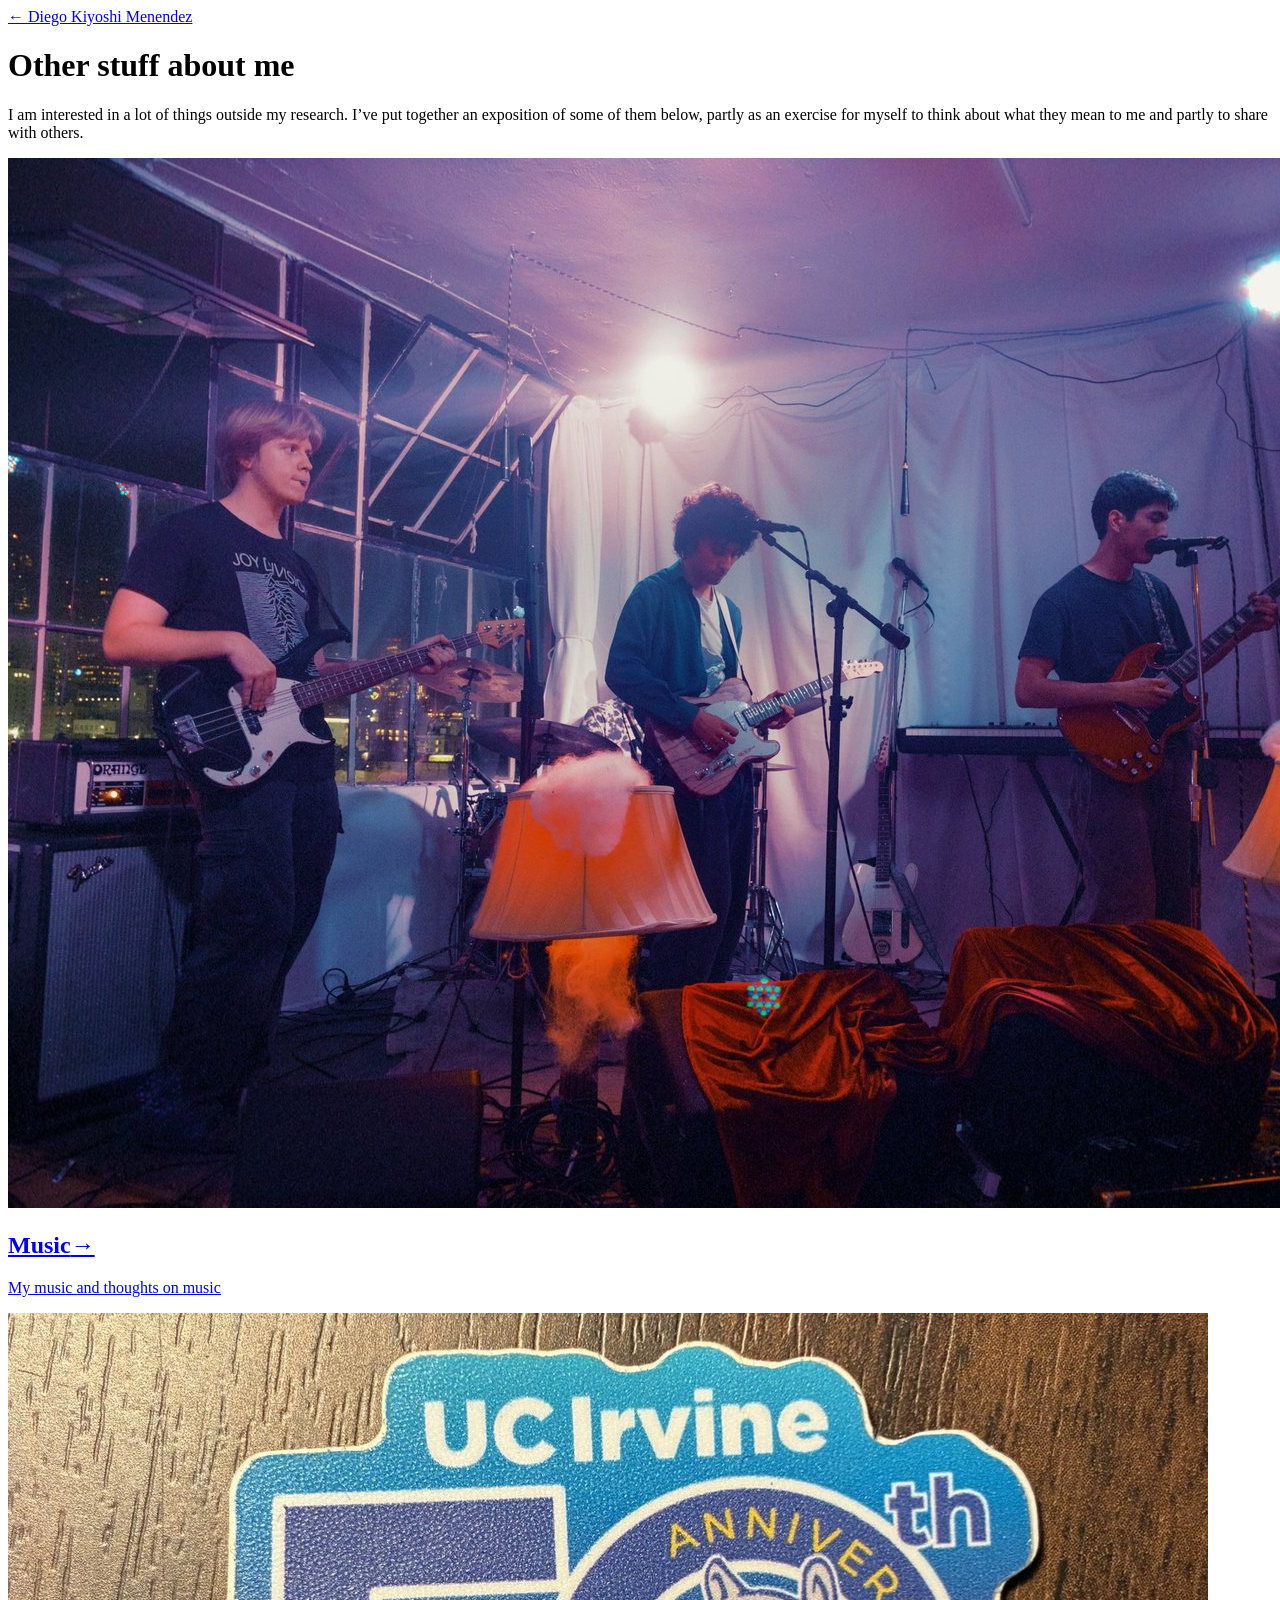
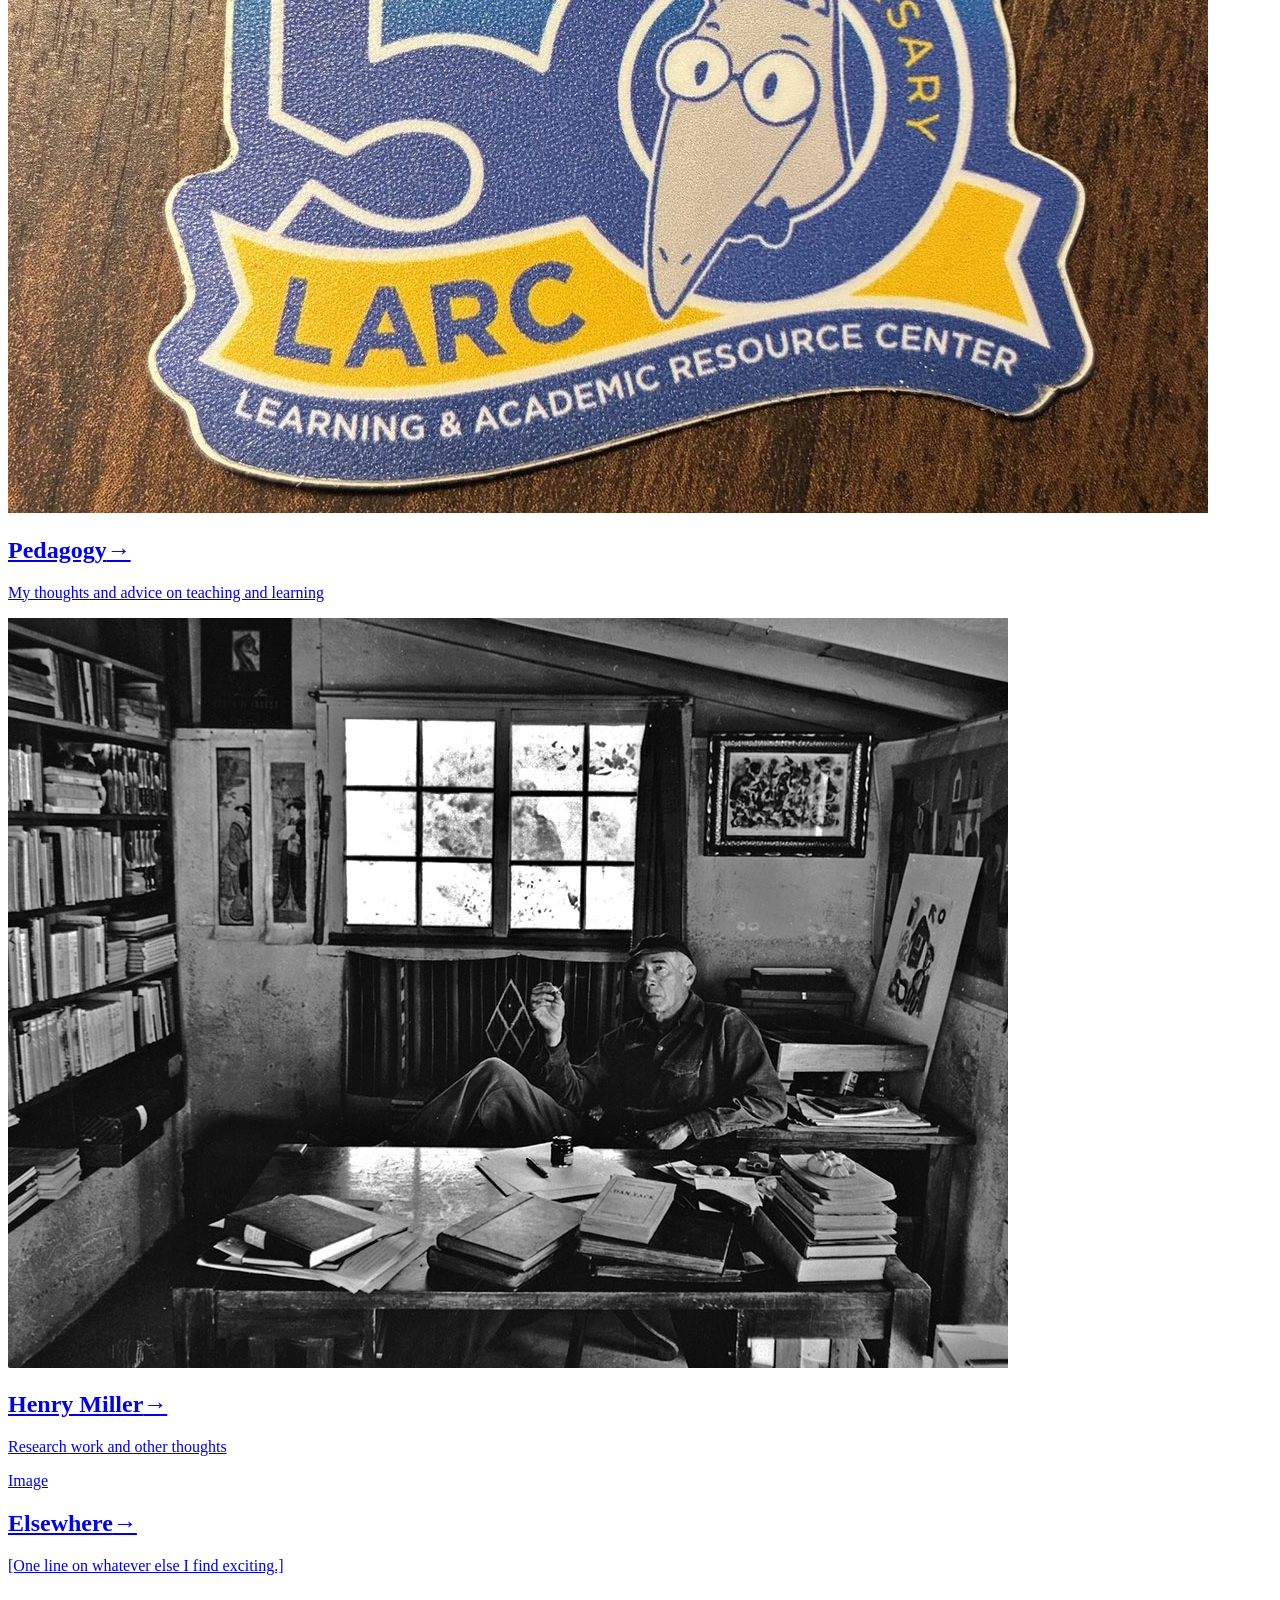
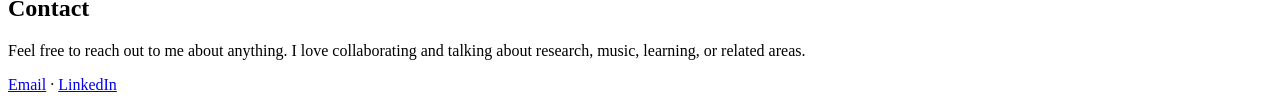
==== other-stuff/index.html @ d9ae825c "Personal site: Other stuff page" ====
<!doctype html>
<html lang="en">
<head>
  <meta charset="utf-8">
  <meta name="viewport" content="width=device-width, initial-scale=1">
  <meta name="robots" content="noindex">
  <title>Other Stuff | Diego Kiyoshi Menendez</title>
  <link rel="preconnect" href="https://fonts.googleapis.com">
  <link rel="preconnect" href="https://fonts.gstatic.com" crossorigin>
  <link href="https://fonts.googleapis.com/css2?family=Poppins:wght@400;500;600;700&display=swap" rel="stylesheet">
  <link rel="stylesheet" href="../style.css">
</head>
<body>
  <header class="page-top">
    <a class="back" href="../index.html">
      <span class="back-arrow" aria-hidden="true">&larr;</span>
      <span class="back-label">Diego Kiyoshi Menendez</span>
    </a>
    <h1 class="page-title">Other stuff about me</h1>
    <p class="page-intro">I am interested in a lot of things outside my research. I&rsquo;ve put together an exposition of some of them below, partly as an exercise for myself to think about what they mean to me and partly to share with others.</p>
  </header>

  <main class="tiles">
      <a class="tile" href="music/index.html">
        <div class="tile-image"><img src="../media/music.jpg" alt="Three musicians playing bass and guitars on a small stage lit in purple and orange, with glowing lamps in the foreground"></div>
        <div class="tile-text">
          <h2>Music<span class="tile-arrow" aria-hidden="true">&rarr;</span></h2>
          <p>My music and thoughts on music</p>
        </div>
      </a>
      <a class="tile" href="pedagogy/index.html">
        <div class="tile-image"><img src="../media/pedagogy.jpg" alt="UC Irvine Learning and Academic Resource Center 50th anniversary sticker on a wooden table"></div>
        <div class="tile-text">
          <h2>Pedagogy<span class="tile-arrow" aria-hidden="true">&rarr;</span></h2>
          <p>My thoughts and advice on teaching and learning</p>
        </div>
      </a>
      <a class="tile" href="henry-miller/index.html">
        <div class="tile-image"><img src="../media/henry-miller.jpg" alt="Black-and-white photograph of a man seated at a cluttered desk in a book-filled study"></div>
        <div class="tile-text">
          <h2>Henry Miller<span class="tile-arrow" aria-hidden="true">&rarr;</span></h2>
          <p>Research work and other thoughts</p>
        </div>
      </a>
      <a class="tile" href="elsewhere/index.html">
        <div class="tile-image" role="img" aria-label="Elsewhere image placeholder">Image</div>
        <div class="tile-text">
          <h2>Elsewhere<span class="tile-arrow" aria-hidden="true">&rarr;</span></h2>
          <p>[One line on whatever else I find exciting.]</p>
        </div>
      </a>
  </main>

  <footer class="contact-section" id="contact">
    <h2>Contact</h2>
    <p>Feel free to reach out to me about anything. I love collaborating and talking about research, music, learning, or related areas.</p>
    <p class="contact">
      <a href="mailto:dkmenend@uci.edu">Email</a>
      <span aria-hidden="true">&middot;</span>
      <a href="https://www.linkedin.com/in/diegokmenendez">LinkedIn</a>
    </p>
  </footer>
</body>
</html>
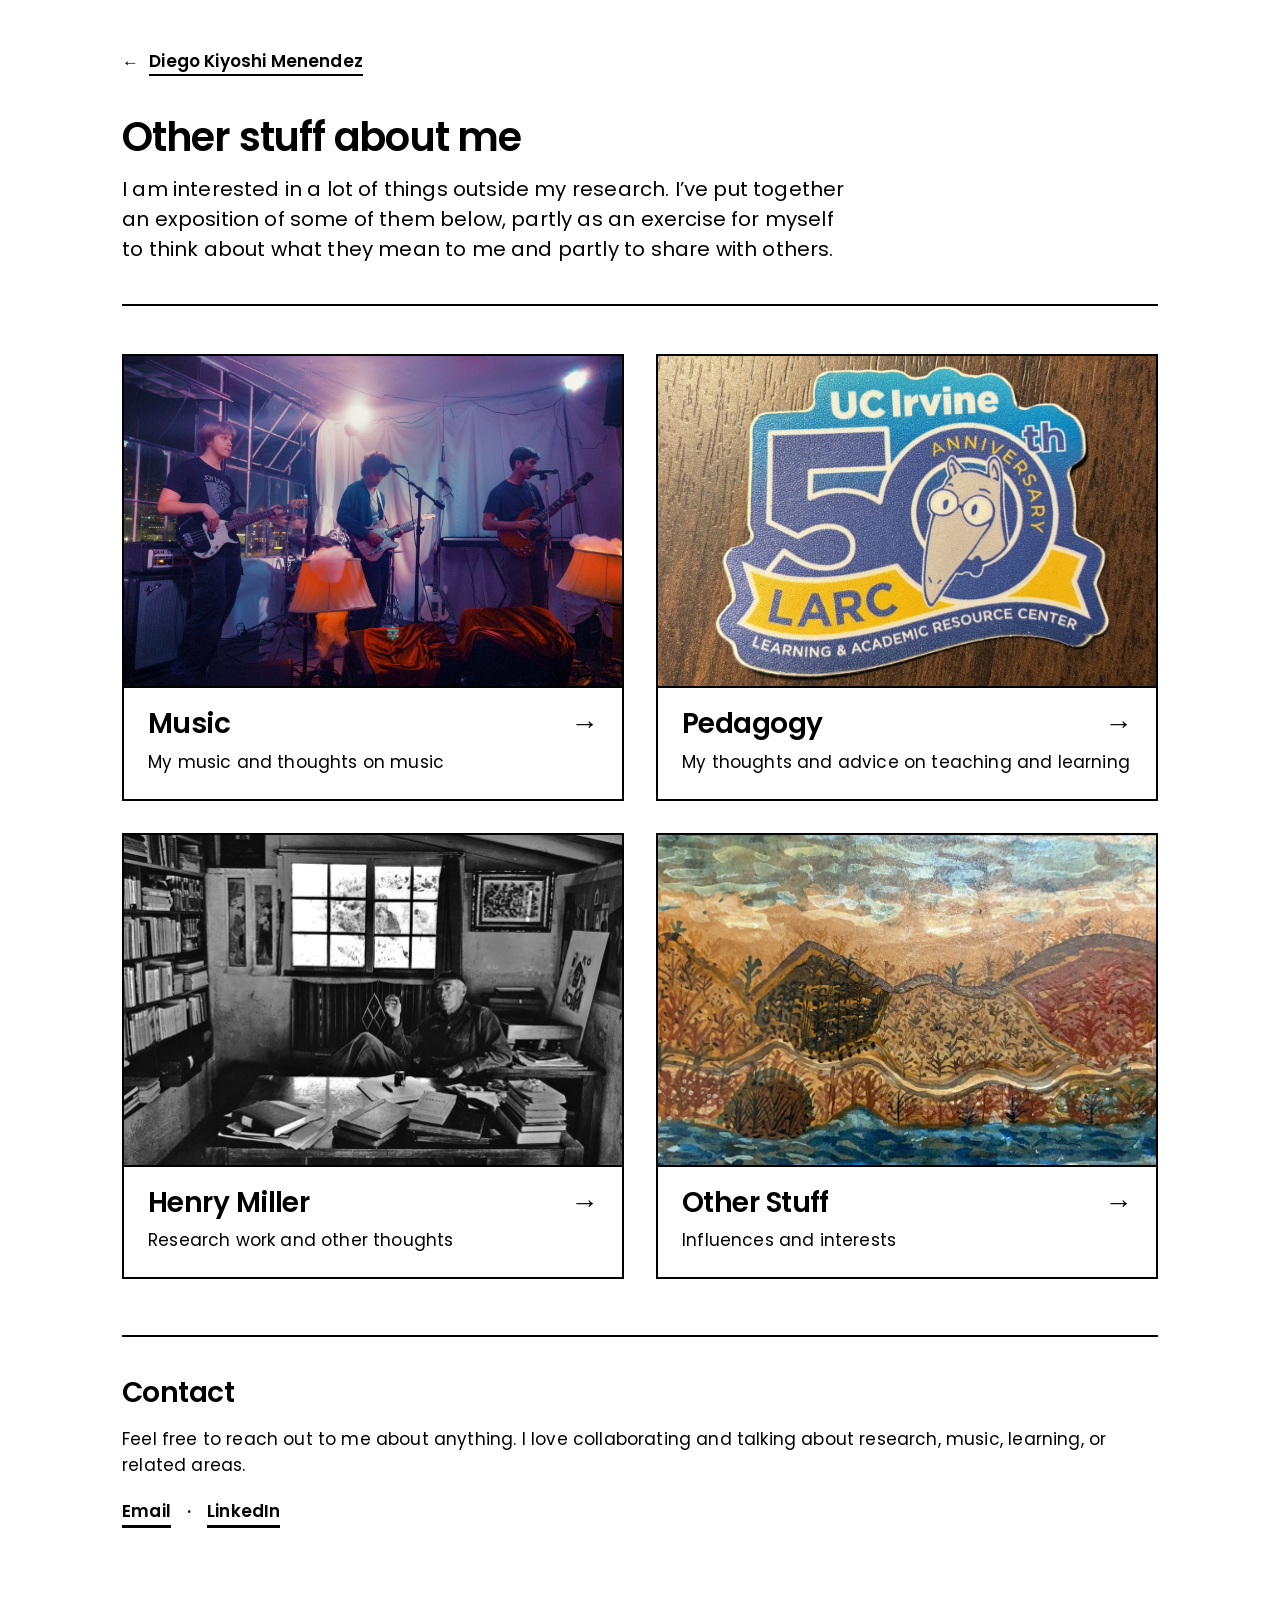
==== commit 6be8fb3d: "Update Other stuff tiles" ====
--- a/other-stuff/index.html
+++ b/other-stuff/index.html
@@ -43,10 +43,10 @@
         </div>
       </a>
       <a class="tile" href="elsewhere/index.html">
-        <div class="tile-image" role="img" aria-label="Elsewhere image placeholder">Image</div>
+        <div class="tile-image"><img src="../media/other-stuff.jpg" alt="Small gouache landscape of rust-colored hills under a cloudy sky above blue water"></div>
         <div class="tile-text">
-          <h2>Elsewhere<span class="tile-arrow" aria-hidden="true">&rarr;</span></h2>
-          <p>[One line on whatever else I find exciting.]</p>
+          <h2>Other Stuff<span class="tile-arrow" aria-hidden="true">&rarr;</span></h2>
+          <p>Influences and interests</p>
         </div>
       </a>
   </main>
--- a/style.css
+++ b/style.css
@@ -0,0 +1,357 @@
+*, *::before, *::after { box-sizing: border-box; }
+
+body {
+  margin: 0;
+  padding: 48px 32px 96px;
+  max-width: 1100px;
+  margin-inline: auto;
+  font-family: Poppins, "Helvetica Neue", Helvetica, Arial, sans-serif;
+  font-size: 17px;
+  line-height: 1.55;
+  letter-spacing: 0.01em;
+  font-weight: 400;
+}
+
+h1, h2 { font-weight: 600; margin: 0; }
+h1.name { font-size: 40px; line-height: 1.1; letter-spacing: -0.03em; }
+h2 { font-size: 28px; line-height: 1.15; letter-spacing: -0.02em; margin-bottom: 16px; }
+
+a { color: inherit; }
+a:focus-visible { outline: 3px solid #000; outline-offset: 3px; }
+.tile:focus-visible { outline-offset: 4px; }
+@media (prefers-reduced-motion: reduce) { * { transition: none !important; } }
+
+.top {
+  display: grid;
+  grid-template-columns: 280px 1fr;
+  gap: 64px;
+  align-items: start;
+  padding-bottom: 40px;
+  border-bottom: 2px solid currentColor;
+  margin-bottom: 48px;
+}
+.portrait {
+  margin-top: 24px;
+  width: 100%;
+  max-width: 280px;
+  aspect-ratio: 4 / 5;
+  overflow: hidden;
+  display: flex;
+  align-items: center;
+  justify-content: center;
+  font-weight: 500;
+  font-size: 16px;
+}
+.contact-section {
+  margin-top: 0;
+  padding-top: 40px;
+  border-top: 2px solid currentColor;
+}
+.contact-section p { margin: 0; }
+.contact-section .contact {
+  display: flex;
+  align-items: baseline;
+  gap: 16px;
+  margin: 20px 0 0;
+  font-size: 17px;
+  font-weight: 600;
+}
+.contact a { text-decoration: none; border-bottom: 3px solid currentColor; }
+.contact a:hover, .contact a:focus-visible { background: #000; color: #fff; }
+.portrait img { width: 100%; height: 100%; object-fit: cover; display: block; }
+.about p { margin: 0; font-size: 20px; line-height: 1.5; max-width: 38em; letter-spacing: -0.005em; }
+
+.logo-box {
+  display: flex;
+  align-items: center;
+  justify-content: flex-start;
+  gap: 40px;
+  width: fit-content;
+  margin-top: 32px;
+  padding: 0;
+  background: transparent;
+  border: 0;
+  border-radius: 0;
+}
+.logo-slot {
+  flex: 0 1 auto;
+  min-height: 64px;
+  display: flex;
+  align-items: center;
+  justify-content: center;
+  text-align: center;
+  font-size: 16px;
+  font-weight: 500;
+}
+.logo-slot img { max-height: 64px; max-width: 100%; display: block; }
+
+.other-stuff {
+  display: inline-flex;
+  align-items: center;
+  gap: 16px;
+  margin-top: 28px;
+  font-size: 20px;
+  font-weight: 600;
+  text-decoration: none;
+  letter-spacing: -0.02em;
+  line-height: 1.1;
+}
+.other-stuff-label { border-bottom: 3px solid currentColor; }
+.other-stuff-arrow { transition: transform 0.2s ease; }
+.other-stuff:hover .other-stuff-arrow,
+.other-stuff:focus-visible .other-stuff-arrow { transform: translateX(8px); }
+
+.research-layout {
+  display: grid;
+  grid-template-columns: 1fr 272px;
+  column-gap: 48px;
+  row-gap: 0;
+  align-items: start;
+}
+.research section { margin-bottom: 56px; }
+h3 { font-size: 20px; font-weight: 600; margin: 0 0 8px; letter-spacing: -0.01em; }
+.thread { margin-bottom: 40px; }
+.thread:last-child { margin-bottom: 0; }
+.outputs, .pub-list { margin: 16px 0 0; padding-left: 1.2em; }
+.pub-list { list-style: none; padding-left: 0; }
+.outputs li, .pub-list li { margin-bottom: 8px; }
+.pub-list { margin-top: 0; }
+#publications h3 { font-size: 13px; text-transform: uppercase; letter-spacing: 0.1em; color: #444; margin: 32px 0 8px; }
+#publications .pub-list { font-size: 17px; line-height: 1.45; }
+#publications h2 + h3 { margin-top: 0; }
+#publications .pub-list li { margin: 0; padding: 14px 0; border-top: 1px solid #ccc; }
+#publications .pub-list li:last-child { border-bottom: 1px solid #ccc; }
+.pub-title, .pub-authors, .pub-venue { display: block; }
+.pub-title { font-weight: 600; }
+a.pub-title { text-decoration: none; width: fit-content; max-width: 100%; }
+#publications a.pub-title:focus-visible { outline-offset: 2px; }
+a.pub-title::after { content: " \2197"; content: " \2197" / ""; }
+a.pub-title:hover { text-decoration: underline; text-underline-offset: 3px; }
+.pub-authors, .pub-venue { font-size: 15px; }
+.pub-authors { color: #444; }
+.pub-authors strong { font-weight: 600; color: #000; }
+.pub-tag { white-space: nowrap; text-transform: uppercase; letter-spacing: 0.08em; font-size: 13px; color: #444; }
+.research p { margin: 0; }
+.side { font-size: 17px; font-weight: 500; display: flex; flex-direction: column; gap: 0; border-top: 1px solid #000; }
+.side a { display: flex; justify-content: space-between; gap: 16px; padding: 14px 16px; border-bottom: 1px solid #000; text-decoration: none; transition: background 0.2s ease, color 0.2s ease, padding 0.2s ease; }
+.side a::after { content: "\2192"; content: "\2192" / ""; }
+.side a:hover, .side a:focus-visible { background: #000; color: #fff; padding-inline: 24px; }
+
+/* Research layout: side links sit beside the overview, projects use the full width */
+.research { display: contents; }
+#research-overview { grid-column: 1; grid-row: 1; }
+.side { grid-column: 2; grid-row: 1; margin-top: 8px; }
+#threads { grid-column: 1 / -1; grid-row: 2; }
+#publications { grid-column: 1 / -1; grid-row: 3; }
+
+/* Project media */
+.thread {
+  display: grid;
+  grid-template-columns: 1fr 440px;
+  gap: 48px;
+  align-items: start;
+  padding-top: 40px;
+  border-top: 1px solid #000;
+}
+.thread:first-child { padding-top: 0; border-top: 0; }
+.thread-media { margin: 0; }
+.thread-media video, .thread-media img {
+  display: block;
+  width: 100%;
+  aspect-ratio: 4 / 3;
+  object-fit: cover;
+  border: 1px solid currentColor;
+  background: #fff;
+}
+.thread-media figcaption { margin-top: 8px; font-size: 15px; line-height: 1.35; }
+
+/* Other stuff page */
+.page-top {
+  padding-bottom: 40px;
+  border-bottom: 2px solid currentColor;
+  margin-bottom: 48px;
+}
+.back {
+  display: inline-flex;
+  align-items: center;
+  gap: 10px;
+  font-weight: 600;
+  text-decoration: none;
+}
+.back-label { border-bottom: 2px solid currentColor; }
+.back-arrow { transition: transform 0.2s ease; }
+.back:hover .back-arrow,
+.back:focus-visible .back-arrow { transform: translateX(-6px); }
+.page-title {
+  margin: 40px 0 16px;
+  font-size: 40px;
+  line-height: 1.05;
+  letter-spacing: -0.03em;
+}
+.page-intro { margin: 0; font-size: 20px; line-height: 1.5; text-wrap: balance; }
+.page-top.has-media { display: grid; grid-template-columns: 1fr 360px; column-gap: 48px; align-items: end; }
+.page-top-media { margin: 0; }
+.page-top-media img { display: block; width: 100%; aspect-ratio: 3 / 2; object-fit: cover; border: 1px solid currentColor; }
+/* Story pages (e.g. Henry Miller): text beside media, using the project layout */
+.story { margin-bottom: 56px; }
+/* Henry Miller: one continuous story, pictures woven in */
+.flow { max-width: 980px; }
+.prose { padding-bottom: 8px; }
+.prose p { margin: 0 0 16px; }
+.prose .story-meta { margin: 0; font-size: 15px; color: #444; }
+.prose .story-link, .prose .story-buy { font-weight: 600; }
+.prose .break { margin: 32px 0 12px; }
+.prose .break h2 { margin: 0 0 4px; }
+.prose figure { margin: 24px 0; }
+.prose .inset-right { float: right; width: 260px; margin: 4px 0 16px 32px; }
+.prose .inset img { display: block; width: 100%; height: auto; border: 1px solid currentColor; }
+.prose .wide img, .prose .wide .media-video { display: block; width: 100%; height: auto; border: 1px solid currentColor; }
+.prose .wide .media-video { aspect-ratio: 16 / 9; height: auto; }
+.prose .wide .media-row img { aspect-ratio: 3 / 4; object-fit: cover; object-position: center 35%; }
+.prose .side { float: right; width: 260px; margin: 4px 0 16px 32px; }
+.prose .side img { display: block; width: 100%; height: auto; border: 1px solid currentColor; }
+.prose .side .media-row { margin: 0; gap: 12px; }
+.prose .side .media-row img { aspect-ratio: 3 / 4; object-fit: cover; object-position: center 35%; }
+.prose .clear { clear: both; }
+.prose .inset-left { float: left; width: 260px; margin: 4px 32px 16px 0; }
+.prose .crop img { aspect-ratio: 3 / 4; object-fit: cover; object-position: center 35%; }
+.prose::after { content: ""; display: block; clear: both; }
+/* Music page */
+.prose .photo-row { margin: 32px 0 0; }
+.photo-grid { display: grid; grid-template-columns: repeat(3, 1fr); gap: 12px; }
+.photo-grid img { display: block; width: 100%; aspect-ratio: 4 / 3; object-fit: cover; border: 1px solid currentColor; }
+.photo-row figcaption { margin-top: 10px; font-size: 15px; color: #444; }
+.music-lead { font-size: 20px; line-height: 1.5; }
+.prose .music-links { display: flex; flex-wrap: wrap; gap: 12px 28px; margin: 24px 0 0; }
+
+.essay { max-width: 760px; padding-bottom: 40px; }
+.essay h2 { margin-bottom: 16px; }
+.essay p { margin: 0; }
+.essay p + p { margin-top: 16px; }
+.story .thread-body h2 { margin-bottom: 8px; }
+.story .thread-body p { margin: 0; }
+.story .thread-body p + p { margin-top: 16px; }
+.story .thread-body .story-meta { font-size: 15px; color: #444; margin-bottom: 16px; }
+.story .thread-body .story-buy, .story .thread-body .story-link { font-weight: 600; }
+.media-ph { display: flex; align-items: center; justify-content: center; width: 100%; border: 1px solid currentColor; font-size: 15px; font-weight: 500; background: #fff; }
+.ph-poster { aspect-ratio: 4 / 5; }
+.ph-video { aspect-ratio: 16 / 9; }
+.ph-photo { aspect-ratio: 4 / 3; }
+.ph-cover { aspect-ratio: 3 / 4; max-width: none; }
+.media-row { display: grid; grid-template-columns: 1fr 1fr; gap: 16px; margin-top: 16px; }
+.media-video { display: block; width: 100%; aspect-ratio: 16 / 9; border: 1px solid currentColor; }
+.thread-media .media-row img { display: block; width: 100%; height: auto; aspect-ratio: 3 / 4; object-fit: cover; object-position: center 35%; border: 1px solid currentColor; }
+.media-img { display: block; width: 100%; height: auto; border: 1px solid currentColor; }
+.story a { color: inherit; text-underline-offset: 3px; }
+.cta { font-weight: 600; text-decoration: none; border-bottom: 3px solid currentColor; }
+.cta:hover, .cta:focus-visible { background: #000; color: #fff; }
+.page-nav {
+  display: flex;
+  flex-wrap: wrap;
+  gap: 12px 28px;
+  margin-top: 32px;
+  font-weight: 500;
+}
+.page-nav a { text-underline-offset: 4px; }
+
+.interest {
+  display: grid;
+  grid-template-columns: minmax(200px, 1fr) 2fr;
+  gap: 48px;
+  align-items: start;
+  margin-bottom: 56px;
+  scroll-margin-top: 32px;
+}
+.interest h2 { margin-bottom: 0; }
+.interest-body p { margin: 0; }
+
+/* Other stuff tiles */
+.tiles {
+  display: grid;
+  grid-template-columns: repeat(2, 1fr);
+  gap: 32px;
+  margin-bottom: 56px;
+}
+.tile {
+  display: flex;
+  flex-direction: column;
+  border: 2px solid currentColor;
+  text-decoration: none;
+  background: #fff;
+  transition: background 0.2s ease, color 0.2s ease;
+}
+.tile-image {
+  aspect-ratio: 3 / 2;
+  display: flex;
+  align-items: center;
+  justify-content: center;
+  border-bottom: 2px solid currentColor;
+  font-weight: 500;
+  font-size: 16px;
+  overflow: hidden;
+}
+.tile-image img { width: 100%; height: 100%; object-fit: cover; display: block; }
+.tile-text { padding: 20px 24px 24px; }
+.tile h2 {
+  display: flex;
+  align-items: center;
+  justify-content: space-between;
+  gap: 16px;
+  margin: 0 0 8px;
+  font-size: 28px;
+  letter-spacing: -0.02em;
+  text-transform: none;
+}
+.tile p { margin: 0; }
+.tile-arrow { transition: transform 0.2s ease; }
+.tile:hover, .tile:focus-visible { background: #000; color: #fff; }
+.tile:hover .tile-image, .tile:focus-visible .tile-image { border-bottom-color: #fff; }
+.tile:hover .tile-arrow, .tile:focus-visible .tile-arrow { transform: translateX(8px); }
+
+@media (max-width: 760px) {
+  .photo-grid { grid-template-columns: 1fr; }
+  .prose .inset-left { float: none; width: 60%; max-width: 260px; margin: 0 0 24px; }
+  .prose .side { float: none; width: 100%; margin: 0 0 24px; }
+  .prose .inset-right { float: none; width: 60%; max-width: 260px; margin: 0 0 24px; }
+  body { padding: 32px 20px 64px; }
+  .page-title { font-size: 36px; margin-top: 32px; }
+  .page-top.has-media { grid-template-columns: 1fr; row-gap: 24px; }
+  .interest { grid-template-columns: 1fr; gap: 12px; margin-bottom: 40px; }
+  .tiles { grid-template-columns: 1fr; gap: 24px; }
+  .thread { grid-template-columns: 1fr; gap: 16px; }
+  #research-overview, .side, #threads, #publications { grid-column: auto; grid-row: auto; }
+  .research-layout { row-gap: 0; }
+  .research section, .thread { margin-bottom: 40px; }
+  .side { margin-top: 32px; margin-bottom: 40px; }
+  .top { grid-template-columns: 1fr; gap: 24px; border-bottom: 0; padding-bottom: 0; margin-bottom: 0; }
+  .research-layout { grid-template-columns: 1fr; }
+  .thread { padding-top: 24px; margin-bottom: 24px; }
+  .other-stuff { margin-top: 32px; }
+  .logo-box { flex-direction: column; align-items: flex-start; gap: 16px; padding: 0; }
+  .side { position: static; order: -1; }
+}
+
+/* Favorites box */
+.prose .listen-intro { font-size: 20px; font-weight: 700; line-height: 1.2; margin: 0; }
+.prose .listen-sub { font-size: 15px; color: #444; margin: 4px 0 20px; padding-bottom: 16px; border-bottom: 1px solid #000; }
+.listen ul { list-style: none; margin: 0; padding: 0; }
+.listen li { margin: 0 0 16px; font-size: 16px; line-height: 1.45; }
+.listen li a { color: inherit; text-decoration: underline; text-underline-offset: 3px; text-decoration-thickness: 1px; }
+.listen li a:hover { text-decoration-thickness: 2px; }
+
+/* Two columns */
+.prose.music-cols { display: grid; grid-template-columns: 1fr 400px; gap: 48px; margin-top: 40px; align-items: start; }
+.music-cols h2 { font-size: 20px; font-weight: 700; line-height: 1.2; margin: 0 0 16px; }
+.music-cols .col-side { padding-left: 28px; border-left: 1px solid #000; }
+@media (max-width: 760px) { .prose.music-cols { display: block; } .music-cols .col-side { padding: 24px 0 0; margin-top: 32px; border-left: 0; border-top: 1px solid #000; } }
+
+/* Pedagogy posts */
+.post p { max-width: 760px; }
+.post { padding: 28px 0; border-bottom: 1px solid #000; }
+.post:first-child { padding-top: 0; }
+.post h2 { font-size: 28px; line-height: 1.15; margin: 0 0 12px; }
+.post h2 a { text-decoration: none; color: inherit; }
+.post h2 a:hover { text-decoration: underline; text-underline-offset: 4px; }
+.post p { margin: 0 0 14px; }
+.post .post-more { margin: 0; }
+.posts-intro { max-width: 760px; margin: 0 0 40px; font-size: 20px; line-height: 1.5; }
